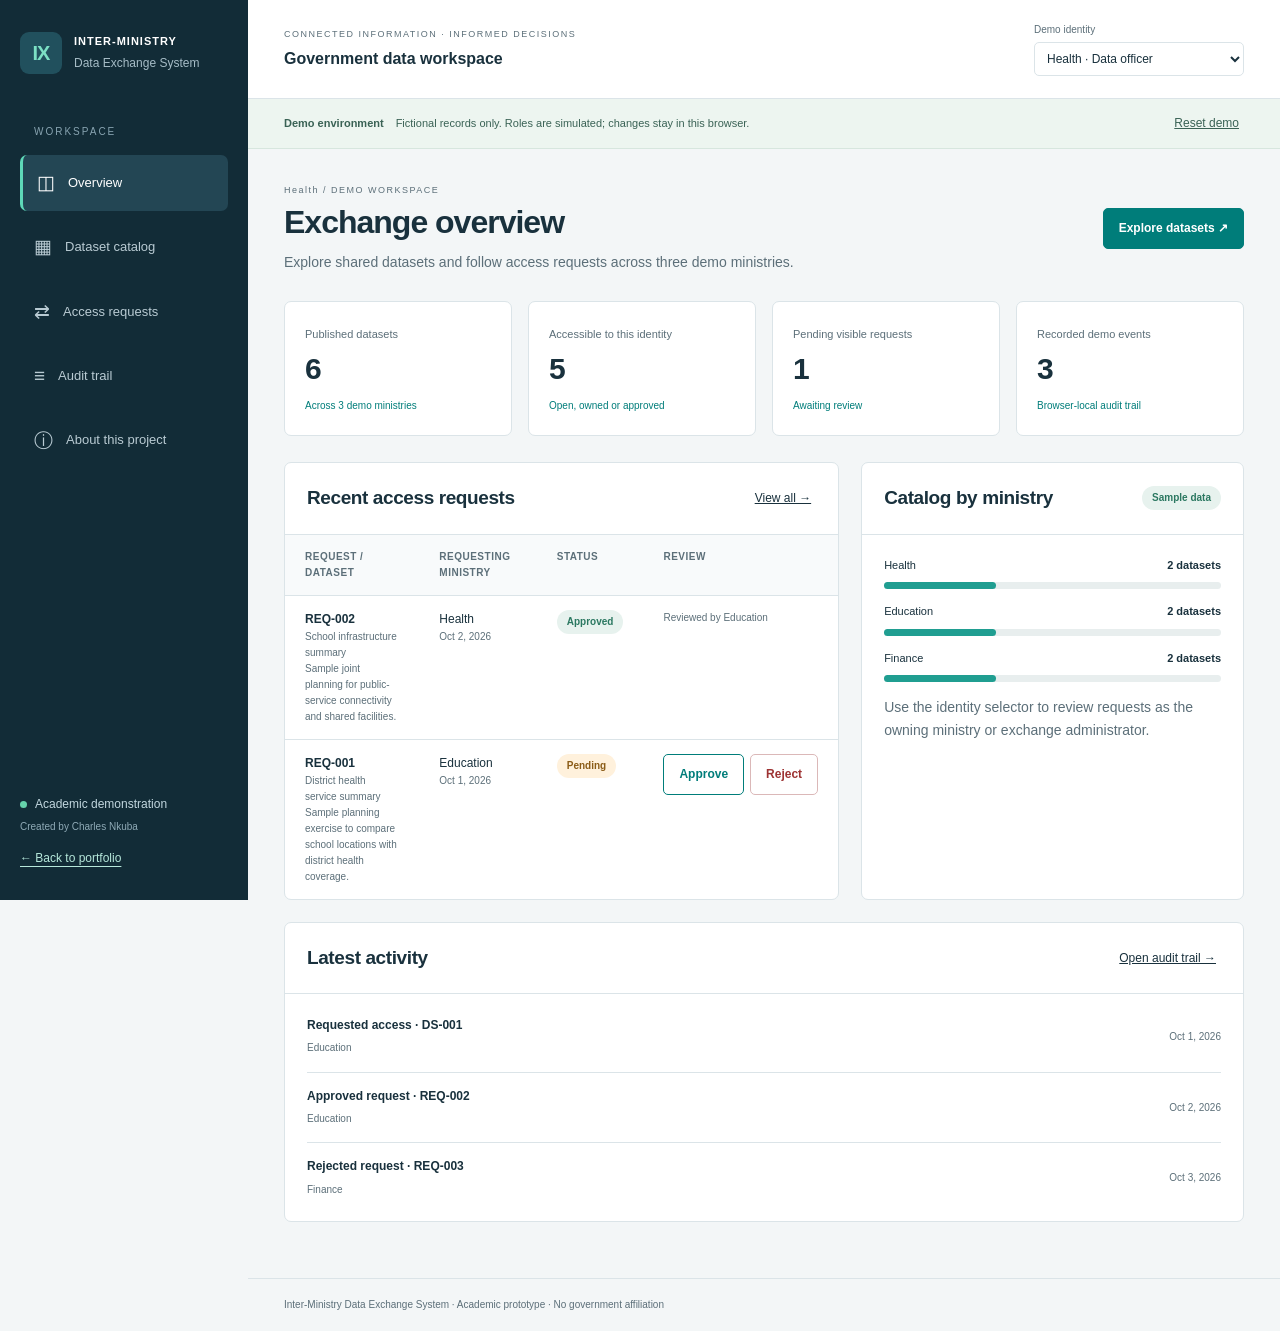
==== projects/inter-ministry/index.html @ 81aadfb5 "Publish inter-ministry data exchange demo and add portfolio project" ====
<!doctype html>
<html lang="en"><head><meta charset="utf-8"><meta name="viewport" content="width=device-width,initial-scale=1"><meta name="description" content="Inter-Ministry Data Exchange System — an interactive academic prototype by Charles Nkuba, using fictional sample data."><title>Inter-Ministry Data Exchange | Charles Nkuba</title><link rel="stylesheet" href="styles.css"></head>
<body><a class="skip" href="#main">Skip to content</a><aside class="sidebar"><a class="brand" href="../../"><span class="mark">IX</span><span>INTER-MINISTRY<small>Data Exchange System</small></span></a><p class="nav-label">WORKSPACE</p><nav aria-label="Workspace"><button data-page="overview" class="active">◫ <span>Overview</span></button><button data-page="catalog">▦ <span>Dataset catalog</span></button><button data-page="requests">⇄ <span>Access requests</span></button><button data-page="audit">≡ <span>Audit trail</span></button><button data-page="about">ⓘ <span>About this project</span></button></nav><div class="sidebar-foot"><span class="small-dot"></span>Academic demonstration<small>Created by Charles Nkuba</small><a href="../../">← Back to portfolio</a></div></aside>
<div class="shell"><header><div><p class="overline">CONNECTED INFORMATION · INFORMED DECISIONS</p><strong>Government data workspace</strong></div><label class="persona">Demo identity<select id="identity" aria-label="Demo identity"><option value="health">Health · Data officer</option><option value="education">Education · Data officer</option><option value="finance">Finance · Data officer</option><option value="admin">Exchange administrator</option></select></label></header><div class="demo-banner"><strong>Demo environment</strong><span>Fictional records only. Roles are simulated; changes stay in this browser.</span><button id="reset" class="quiet">Reset demo</button></div><main id="main" tabindex="-1"></main><footer>Inter-Ministry Data Exchange System · Academic prototype · No government affiliation</footer></div>
<dialog id="request-dialog"><form id="request-form"><div class="dialog-head"><h2>Request dataset access</h2><button type="button" class="quiet" id="close-dialog" aria-label="Close dialog">✕</button></div><p id="request-dataset"></p><label>Purpose of request<textarea id="purpose" required minlength="10" maxlength="500" rows="4" placeholder="Explain how your ministry will use this sample dataset."></textarea></label><p class="muted">The owning ministry or exchange administrator can review the request. Use the demo identity selector to explore both sides.</p><div class="dialog-actions"><button type="submit" class="primary">Submit request</button></div></form></dialog><div id="toast" role="status" aria-live="polite"></div><script src="app.js"></script></body></html>
---- projects/inter-ministry/styles.css ----
:root{--bg:#f3f6f7;--ink:#19313d;--muted:#5c6f79;--teal:#007d7a;--line:#dbe4e8;--nav:#122c37;--light:#e5f3ef;--orange:#a66219}*{box-sizing:border-box}body{margin:0;background:var(--bg);font:14px/1.6 Arial,Helvetica,sans-serif;color:var(--ink)}button,input,select,textarea{font:inherit}button,a,input,select,textarea{outline-offset:4px}button:focus-visible,a:focus-visible{outline:3px solid #27b5a3}button{cursor:pointer}a{color:var(--teal);text-underline-offset:4px}.sidebar{width:248px;position:fixed;inset:0 auto 0 0;background:var(--nav);color:#d6e4e9;padding:32px 20px;display:flex;flex-direction:column}.brand{display:flex;gap:12px;align-items:center;color:white;text-decoration:none;font-size:11px;font-weight:700;letter-spacing:1px}.brand small{display:block;font-size:12px;font-weight:400;letter-spacing:0;color:#a6bcc6;margin-top:4px}.mark{width:42px;height:42px;display:grid;place-items:center;background:#21505d;color:#7ce0c4;font-size:20px;border-radius:9px;letter-spacing:-1px}.nav-label{font-size:10px;letter-spacing:2px;color:#88a4b1;margin:50px 14px 15px}nav{display:grid;gap:8px}nav button{border:0;background:transparent;color:#b9cbd3;padding:13px 14px;text-align:left;border-radius:7px;font-size:19px;display:flex;gap:13px;align-items:center}nav button span{font-size:13px}nav button:hover,nav button.active{background:#234654;color:white}nav button.active{border-left:3px solid #5ed8b8}.sidebar-foot{margin-top:auto;padding-top:40px;font-size:12px;color:#c2d7df}.sidebar-foot small{display:block;color:#8faab6;padding:5px 0 14px}.sidebar-foot a{color:#b6e8db;font-size:12px}.small-dot{width:7px;height:7px;border-radius:50%;background:#65d2ab;display:inline-block;margin-right:8px}.shell{margin-left:248px}header{background:white;border-bottom:1px solid var(--line);padding:22px 36px;display:flex;justify-content:space-between;align-items:center;gap:20px}.overline{font-size:9px;letter-spacing:1.5px;margin:0 0 5px;color:var(--muted)}header strong{font-size:16px}.persona{font-size:10px;color:var(--muted);display:grid;gap:4px}.persona select{min-width:210px;padding:8px;border:1px solid var(--line);border-radius:5px;color:var(--ink);background:white;font-size:12px}.demo-banner{background:#edf5f0;border-bottom:1px solid #d7e6de;display:flex;align-items:center;gap:12px;padding:10px 36px;font-size:11px;color:#3a6255}.demo-banner strong{white-space:nowrap}.demo-banner button{margin-left:auto;white-space:nowrap}.quiet{border:0;background:transparent;color:inherit;text-decoration:underline;padding:5px;font-size:12px}main{padding:34px 36px;max-width:1450px;min-height:76vh}h1{font-size:32px;line-height:1.2;letter-spacing:-1px;margin:0 0 10px}h2{font-size:19px;letter-spacing:-.4px;margin:0}h3{font-size:17px;line-height:1.3;margin:12px 0}.muted{color:var(--muted)}.lead{margin:0;color:var(--muted);max-width:730px;font-size:14px}.page-head{display:flex;align-items:center;justify-content:space-between;gap:20px;margin-bottom:28px}.primary,.secondary{border:1px solid var(--teal);border-radius:5px;background:var(--teal);color:white;padding:10px 15px;font-size:12px;font-weight:600;text-decoration:none;display:inline-block}.primary:hover{background:#006764}.secondary{background:white;color:var(--teal)}.secondary:hover{background:var(--light)}.danger{color:#9d3333;border-color:#dbb8b8}.stats{display:grid;grid-template-columns:repeat(4,1fr);gap:16px;margin:26px 0}.stat{background:white;border:1px solid var(--line);border-radius:7px;padding:20px}.stat span{font-size:11px;color:var(--muted)}.stat strong{display:block;font-size:30px;line-height:1.6;font-weight:600}.stat small{font-size:10px;color:var(--teal)}.panel{background:white;border:1px solid var(--line);border-radius:7px;margin-bottom:22px;overflow:hidden}.panel-head{padding:20px 22px;border-bottom:1px solid var(--line);display:flex;justify-content:space-between;align-items:center;gap:20px}.panel-head a{font-size:12px}.two-col{display:grid;grid-template-columns:1.45fr 1fr;gap:22px}.rows{padding:8px 22px}.activity-row{padding:14px 0;border-bottom:1px solid var(--line);display:flex;justify-content:space-between;gap:20px;align-items:center}.activity-row:last-child{border:0}.activity-row strong{font-size:12px;display:block}.activity-row small{color:var(--muted);font-size:10px}.pill{display:inline-block;border-radius:20px;background:#e7f2ee;color:#2b7861;font-size:10px;font-weight:600;padding:4px 10px;white-space:nowrap}.pill.pending{background:#fff1dc;color:#8b5c17}.pill.rejected{background:#f9e8e8;color:#963c3c}.pill.restricted{background:#edf0f6;color:#576683}.mini-bar{height:7px;background:#e8eeee;border-radius:5px;margin-top:8px}.mini-bar span{display:block;background:#209e91;height:100%;border-radius:5px}.chart-row{margin:14px 0}.chart-label{display:flex;justify-content:space-between;font-size:11px}.toolbar{display:flex;gap:12px;flex-wrap:wrap;margin:25px 0 20px}.toolbar input{flex:1;min-width:160px}.toolbar input,.toolbar select{border:1px solid #bdcdd4;border-radius:5px;background:white;padding:11px 13px;color:var(--ink)}.dataset-grid{display:grid;grid-template-columns:repeat(3,1fr);gap:18px}.dataset{border:1px solid var(--line);border-radius:7px;background:white;padding:22px;display:flex;flex-direction:column}.dataset-top{display:flex;align-items:center;justify-content:space-between;gap:10px}.dataset-code{font-family:monospace;font-size:11px;color:var(--muted)}.dataset p{font-size:12px;color:var(--muted);margin:0 0 16px}.meta{font-size:11px;color:var(--muted);display:flex;justify-content:space-between;gap:10px}.dataset .buttons{display:flex;gap:8px;margin-top:auto;padding-top:20px;flex-wrap:wrap}.table-scroll{overflow:auto}table{width:100%;border-collapse:collapse;font-size:12px}th{font-size:10px;letter-spacing:.5px;text-transform:uppercase;color:var(--muted);background:#f8fafb;text-align:left}td,th{padding:14px 20px;border-bottom:1px solid var(--line);vertical-align:top}td small{display:block;color:var(--muted)}td .buttons{display:flex;gap:6px}tr:last-child td{border:0}.empty{padding:40px;text-align:center;color:var(--muted)}.detail-top{padding:24px}.detail-description{max-width:800px}.back{margin-bottom:22px;display:inline-block;background:transparent;border:0;color:var(--teal);padding:0}.notice{background:#eef4f8;color:#4d687a;border:1px solid #d5e2eb;padding:18px;border-radius:6px;font-size:12px;margin:20px 0}.about{max-width:850px}.about .panel{padding:26px}.about p,.about li{color:var(--muted)}footer{font-size:10px;color:var(--muted);padding:18px 36px;border-top:1px solid var(--line)}dialog{border:1px solid var(--line);border-radius:9px;padding:28px;max-width:540px;width:calc(100% - 40px);color:var(--ink)}dialog::backdrop{background:#102b3880}.dialog-head{display:flex;justify-content:space-between;gap:20px;align-items:center}.dialog-actions{display:flex;justify-content:flex-end;margin-top:20px}dialog label{display:grid;gap:8px;font-size:12px;font-weight:600}textarea{border:1px solid #bdcdd4;border-radius:5px;padding:12px;resize:vertical}#toast{position:fixed;bottom:20px;right:24px;max-width:350px;background:var(--nav);color:white;border-radius:7px;padding:12px 20px;box-shadow:0 6px 30px #112c3730;display:none;z-index:5}.skip{position:fixed;top:-100px;left:10px;z-index:20;background:white;padding:12px}.skip:focus{top:10px}@media(max-width:1150px){.dataset-grid{grid-template-columns:1fr 1fr}.two-col{grid-template-columns:1fr}.stats{grid-template-columns:1fr 1fr}}@media(max-width:800px){.sidebar{position:static;width:auto;padding:20px}.sidebar .nav-label,.sidebar-foot{display:none}.sidebar nav{display:flex;flex-wrap:wrap;margin-top:18px;gap:5px}.sidebar nav button{padding:8px 10px;font-size:14px}.sidebar nav button span{font-size:11px}.shell{margin:0}header{padding:18px 20px;flex-wrap:wrap}.demo-banner{padding:10px 20px;flex-wrap:wrap}.demo-banner button{margin-left:0}main{padding:28px 20px}.page-head{align-items:start;flex-direction:column}footer{padding:18px 20px}}@media(max-width:500px){.dataset-grid{grid-template-columns:1fr}.stats{gap:10px}.stat{padding:14px}.stat strong{font-size:24px}h1{font-size:28px}.panel-head{padding:16px}.toolbar select{width:100%}.persona{width:100%}.persona select{width:100%}td,th{padding:12px}.sidebar nav button{font-size:0}.sidebar nav button span{font-size:11px}}
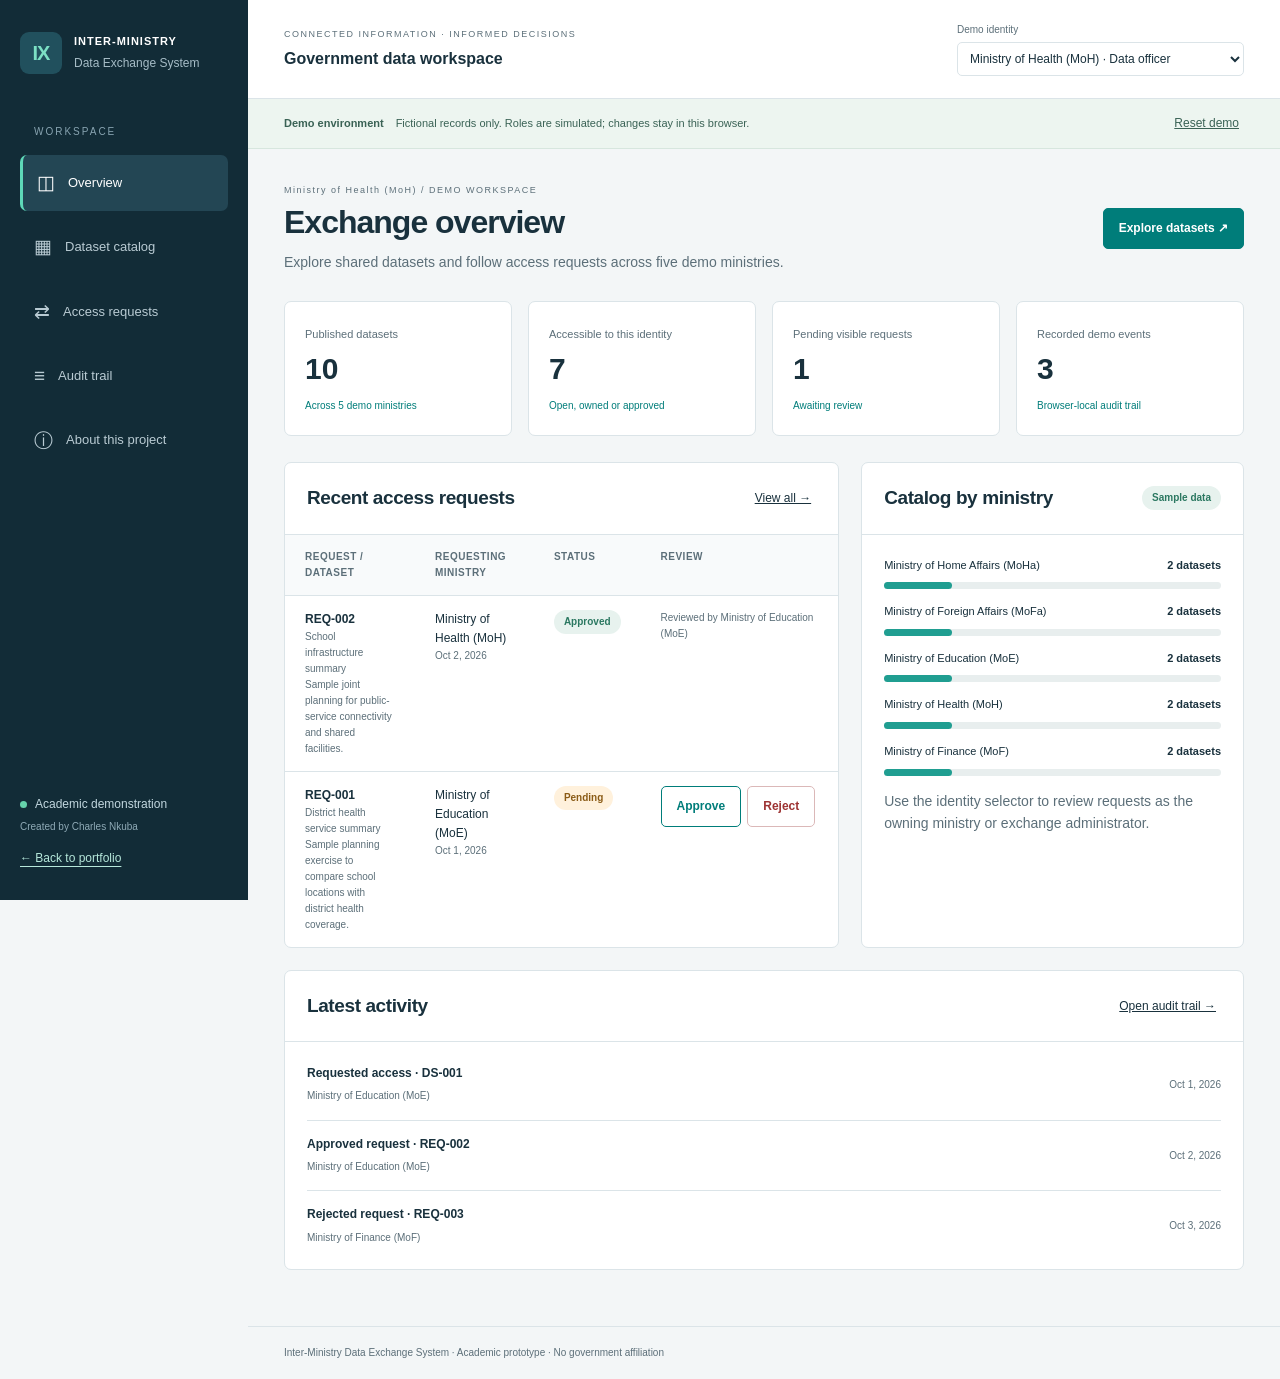
==== commit 5e4eb2fb: "Label all projects as prototypes and update five-ministry demo" ====
--- a/projects/inter-ministry/index.html
+++ b/projects/inter-ministry/index.html
@@ -1,5 +1,5 @@
 <!doctype html>
 <html lang="en"><head><meta charset="utf-8"><meta name="viewport" content="width=device-width,initial-scale=1"><meta name="description" content="Inter-Ministry Data Exchange System — an interactive academic prototype by Charles Nkuba, using fictional sample data."><title>Inter-Ministry Data Exchange | Charles Nkuba</title><link rel="stylesheet" href="styles.css"></head>
 <body><a class="skip" href="#main">Skip to content</a><aside class="sidebar"><a class="brand" href="../../"><span class="mark">IX</span><span>INTER-MINISTRY<small>Data Exchange System</small></span></a><p class="nav-label">WORKSPACE</p><nav aria-label="Workspace"><button data-page="overview" class="active">◫ <span>Overview</span></button><button data-page="catalog">▦ <span>Dataset catalog</span></button><button data-page="requests">⇄ <span>Access requests</span></button><button data-page="audit">≡ <span>Audit trail</span></button><button data-page="about">ⓘ <span>About this project</span></button></nav><div class="sidebar-foot"><span class="small-dot"></span>Academic demonstration<small>Created by Charles Nkuba</small><a href="../../">← Back to portfolio</a></div></aside>
-<div class="shell"><header><div><p class="overline">CONNECTED INFORMATION · INFORMED DECISIONS</p><strong>Government data workspace</strong></div><label class="persona">Demo identity<select id="identity" aria-label="Demo identity"><option value="health">Health · Data officer</option><option value="education">Education · Data officer</option><option value="finance">Finance · Data officer</option><option value="admin">Exchange administrator</option></select></label></header><div class="demo-banner"><strong>Demo environment</strong><span>Fictional records only. Roles are simulated; changes stay in this browser.</span><button id="reset" class="quiet">Reset demo</button></div><main id="main" tabindex="-1"></main><footer>Inter-Ministry Data Exchange System · Academic prototype · No government affiliation</footer></div>
+<div class="shell"><header><div><p class="overline">CONNECTED INFORMATION · INFORMED DECISIONS</p><strong>Government data workspace</strong></div><label class="persona">Demo identity<select id="identity" aria-label="Demo identity"><option value="home">Ministry of Home Affairs (MoHa) · Data officer</option><option value="foreign">Ministry of Foreign Affairs (MoFa) · Data officer</option><option value="education">Ministry of Education (MoE) · Data officer</option><option value="health" selected>Ministry of Health (MoH) · Data officer</option><option value="finance">Ministry of Finance (MoF) · Data officer</option><option value="admin">Exchange administrator</option></select></label></header><div class="demo-banner"><strong>Demo environment</strong><span>Fictional records only. Roles are simulated; changes stay in this browser.</span><button id="reset" class="quiet">Reset demo</button></div><main id="main" tabindex="-1"></main><footer>Inter-Ministry Data Exchange System · Academic prototype · No government affiliation</footer></div>
 <dialog id="request-dialog"><form id="request-form"><div class="dialog-head"><h2>Request dataset access</h2><button type="button" class="quiet" id="close-dialog" aria-label="Close dialog">✕</button></div><p id="request-dataset"></p><label>Purpose of request<textarea id="purpose" required minlength="10" maxlength="500" rows="4" placeholder="Explain how your ministry will use this sample dataset."></textarea></label><p class="muted">The owning ministry or exchange administrator can review the request. Use the demo identity selector to explore both sides.</p><div class="dialog-actions"><button type="submit" class="primary">Submit request</button></div></form></dialog><div id="toast" role="status" aria-live="polite"></div><script src="app.js"></script></body></html>
